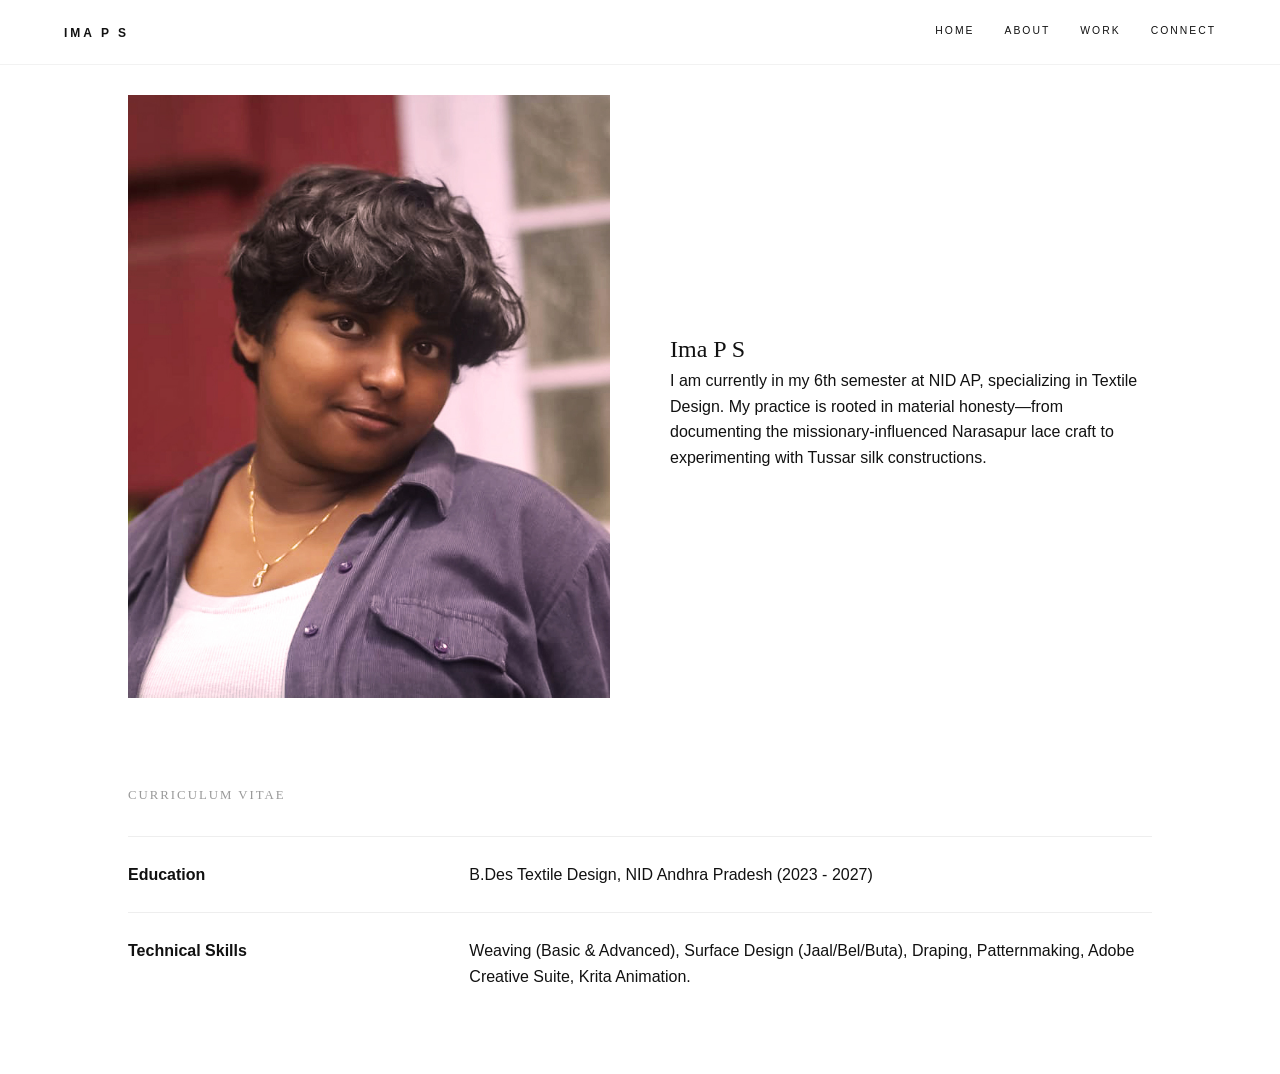
==== about.html @ 3912d0a5 "update1" ====
<!DOCTYPE html>
<html lang="en">
<head>
    <meta charset="UTF-8">
    <meta name="viewport" content="width=device-width, initial-scale=1.0">
    <title>About | Ima P S</title>
    <link rel="stylesheet" href="style.css">
</head>
<body>
   <nav>
    <div class="logo">
        <a href="index.html">Ima P S</a>
    </div>

    <div class="nav-links">
        <a href="index.html" class="nav-item">Home</a> 
        <a href="about.html" class="nav-item">About</a>
        <a href="work.html" class="nav-item">Work</a>
        <a href="connect.html" class="nav-item">Connect</a>
    </div>
</nav>

    <section class="about-section">
        <div class="about-grid">
            <div class="profile-frame">
                <img src="images/ima.jpg" alt="Ima P S Profile">
            </div>
            <div class="about-text">
                <h2>Ima P S</h2>
                <p>I am currently in my 6th semester at NID AP, specializing in Textile Design. My practice is rooted in material honesty—from documenting the missionary-influenced Narasapur lace craft to experimenting with Tussar silk constructions.</p>
            </div>
        </div>

        <div class="cv-container">
            <h3>Curriculum Vitae</h3>
            <div class="cv-row">
                <strong>Education</strong>
                <p>B.Des Textile Design, NID Andhra Pradesh (2023 - 2027)</p>
            </div>
            <div class="cv-row">
                <strong>Technical Skills</strong>
                <p>Weaving (Basic & Advanced), Surface Design (Jaal/Bel/Buta), Draping, Patternmaking, Adobe Creative Suite, Krita Animation.</p>
            </div>
        </div>
    </section>
</body>
</html>
---- style.css ----
:root { 
    --bg: #ffffff; 
    --text: #111111; 
    --accent: #999999; 
    --light: #f8f8f8; 
}

/* --- Global Reset --- */
* { margin: 0; padding: 0; box-sizing: border-box; }

body { 
    background: var(--bg); 
    color: var(--text); 
    font-family: 'Inter', sans-serif; 
    line-height: 1.6; 
}

h1, h2, h3 { font-family: 'Playfair Display', serif; font-weight: 400; }
a { text-decoration: none; color: inherit; transition: 0.3s; }

/* --- Navigation (Injiri Style) --- */
/* Navigation */
/* --- Slim Navigation --- */
nav {
    position: fixed; 
    top: 0; 
    width: 100%; 
    height: 65px; /* Reduced from 90px to make it slim */
    display: flex; 
    justify-content: space-between; 
    align-items: center;
    padding: 0 5%; 
    background: rgba(255, 255, 255, 0.85); 
    backdrop-filter: blur(10px); 
    z-index: 1000;
    border-bottom: 1px solid rgba(0,0,0,0.05); /* Very faint line for definition */
}

.logo a { 
    font-weight: 600; 
    text-transform: uppercase; 
    letter-spacing: 3px; 
    font-size: 0.75rem; /* Slightly smaller for the slim bar */
}

.nav-links {
    display: flex;
    gap: 30px; 
}

.nav-links a { 
    font-size: 0.65rem; /* Scaled down slightly */
    text-transform: uppercase; 
    letter-spacing: 2px; 
    padding-bottom: 2px;
}
/* This highlights the page you are currently on */
.nav-links a:hover, .nav-links a.active { 
    color: var(--accent); 
    border-bottom: 1px solid var(--accent); 
}
/* --- Standard Page Spacing --- */
/* This adds space to About, Work, and Connect so they don't hide under the Nav */
.about-section, .gallery-container, .contact-wrap {
    padding: 120px 10% 80px 10%;
}

/* --- Home Slideshow (Full Screen) --- */
.home-container {
    position: relative;
    height: 100vh; 
    width: 100%;
    overflow: hidden;
    z-index: 1;
}

.slideshow {
    position: absolute;
    top: 0; left: 0;
    width: 100%; height: 100%;
    z-index: 1;
}

.slide {
    position: absolute;
    top: 0; left: 0;
    width: 100%; height: 100%;
    opacity: 0;
    transition: opacity 1.5s ease-in-out; /* Smooth cross-fade */
}

.slide.active { opacity: 1; }

.slide img {
    width: 100%;
    height: 100%;
    object-fit: cover;
}

/* --- Home Content Overlay --- */
.home-overlay {
    position: relative;
    z-index: 10;
    height: 100%;
    display: flex;
    align-items: center;
    padding: 0 10%;
    background: rgba(0, 0, 0, 0.15); /* Darkens the image slightly for text clarity */
    color: #ffffff;
}

.home-content h1 {
    font-size: clamp(2.5rem, 6vw, 4.5rem);
    margin-bottom: 20px;
    text-shadow: 0 2px 15px rgba(0,0,0,0.3);
}

.journey-note {
    max-width: 600px;
    font-size: 1.1rem;
    color: rgba(255,255,255,0.9);
    line-height: 1.8;
}

/* --- About & CV --- */
.about-grid { 
    display: grid; 
    grid-template-columns: 1fr 1fr; 
    gap: 60px; 
    margin-bottom: 80px; 
    align-items: center; 
}

.profile-frame img { 
    width: 100%; 
    aspect-ratio: 4/5; 
    object-fit: cover; 
    background: var(--light); 
}

.cv-container h3 { 
    margin-bottom: 30px; 
    font-size: 0.8rem; 
    text-transform: uppercase; 
    letter-spacing: 2px; 
    color: var(--accent); 
}

.cv-row { 
    border-top: 1px solid #eee; 
    padding: 25px 0; 
    display: grid; 
    grid-template-columns: 1fr 2fr; 
}

/* --- Work Gallery (Safa Thasni Look) --- */
.project-grid { 
    display: grid; 
    grid-template-columns: repeat(auto-fill, minmax(300px, 1fr)); 
    gap: 50px 30px; 
}

.project-image { 
    width: 100%; 
    aspect-ratio: 3/4; 
    overflow: hidden; 
    background: var(--light); 
    margin-bottom: 15px; 
}

.project-image img { 
    width: 100%; height: 100%; 
    object-fit: cover; 
    filter: grayscale(100%); 
    transition: 0.8s cubic-bezier(0.16, 1, 0.3, 1); 
}

.project-card:hover img { 
    filter: grayscale(0%); 
    transform: scale(1.03); 
}

.project-info span { 
    font-size: 0.65rem; 
    text-transform: uppercase; 
    letter-spacing: 1.5px; 
    color: var(--accent); 
}

/* --- Contact Form --- */
.contact-form { 
    display: flex; 
    flex-direction: column; 
    gap: 30px; 
    max-width: 600px; 
    margin-top: 40px; 
}

.form-group { display: flex; flex-direction: column; border-bottom: 1px solid #ddd; }

.form-group label { 
    font-size: 0.6rem; 
    text-transform: uppercase; 
    letter-spacing: 2px; 
    color: var(--accent); 
    margin-bottom: 10px; 
}

.form-group input, .form-group textarea { 
    border: none; 
    outline: none; 
    padding-bottom: 10px; 
    font-size: 1.1rem; 
    background: transparent; 
}

.send-btn { 
    width: fit-content; 
    padding: 15px 45px; 
    background: #111; 
    color: #fff; 
    border: none; 
    cursor: pointer; 
    text-transform: uppercase; 
    letter-spacing: 2px; 
    font-size: 0.7rem; 
    margin-top: 20px;
}

/* --- Footer --- */
footer {
    padding: 60px 10%;
    text-align: center;
    font-size: 0.7rem;
    letter-spacing: 2px;
    text-transform: uppercase;
    color: var(--accent);
}

/* --- Mobile Fixes --- */
@media (max-width: 800px) {
    .about-grid, .cv-row { grid-template-columns: 1fr; gap: 20px; }
    nav { height: 70px; }
    .about-section, .gallery-container, .contact-wrap { padding-top: 100px; }
}
/* --- Adjusted Page Spacing --- */
.about-section, .gallery-container, .contact-wrap {
    padding: 95px 10% 60px 10%; /* Reduced from 120px to match the slim nav */
}
.home-overlay {
    height: 100vh;
    display: flex;
    align-items: center;
    padding: 0 10%;
}/* --- Project Detail Styles --- */
.project-detail-container {
    padding: 100px 10% 60px 10%;
}

.project-header {
    margin-bottom: 60px;
}

.back-link {
    font-size: 0.7rem;
    text-transform: uppercase;
    letter-spacing: 2px;
    color: var(--accent);
    display: block;
    margin-bottom: 20px;
}

.project-header h1 {
    font-size: 3rem;
    margin-bottom: 10px;
}

.project-subtitle {
    font-size: 0.9rem;
    color: var(--accent);
    text-transform: uppercase;
    letter-spacing: 1px;
}

/* Images & Text */
.project-content .large-image {
    width: 100%;
    margin-bottom: 40px;
}

.project-content .large-image img { width: 100%; height: auto; }

.project-description {
    max-width: 700px;
    margin-bottom: 60px;
    font-size: 1.1rem;
    line-height: 1.8;
}

.image-grid {
    display: grid;
    grid-template-columns: 1fr 1fr;
    gap: 30px;
    margin-bottom: 100px;
}

.image-grid img { width: 100%; }

/* Pagination (Next Project) */
.project-pagination {
    border-top: 1px solid #eee;
    padding-top: 60px;
    display: flex;
    justify-content: flex-end; /* Puts "Next" on the right */
}

.next-project {
    text-align: right;
    transition: 0.3s;
}

.next-project span {
    font-size: 0.7rem;
    text-transform: uppercase;
    letter-spacing: 2px;
    color: var(--accent);
}

.next-project h3 {
    font-size: 1.8rem;
    margin-top: 10px;
}

.next-project:hover {
    color: var(--accent);
}
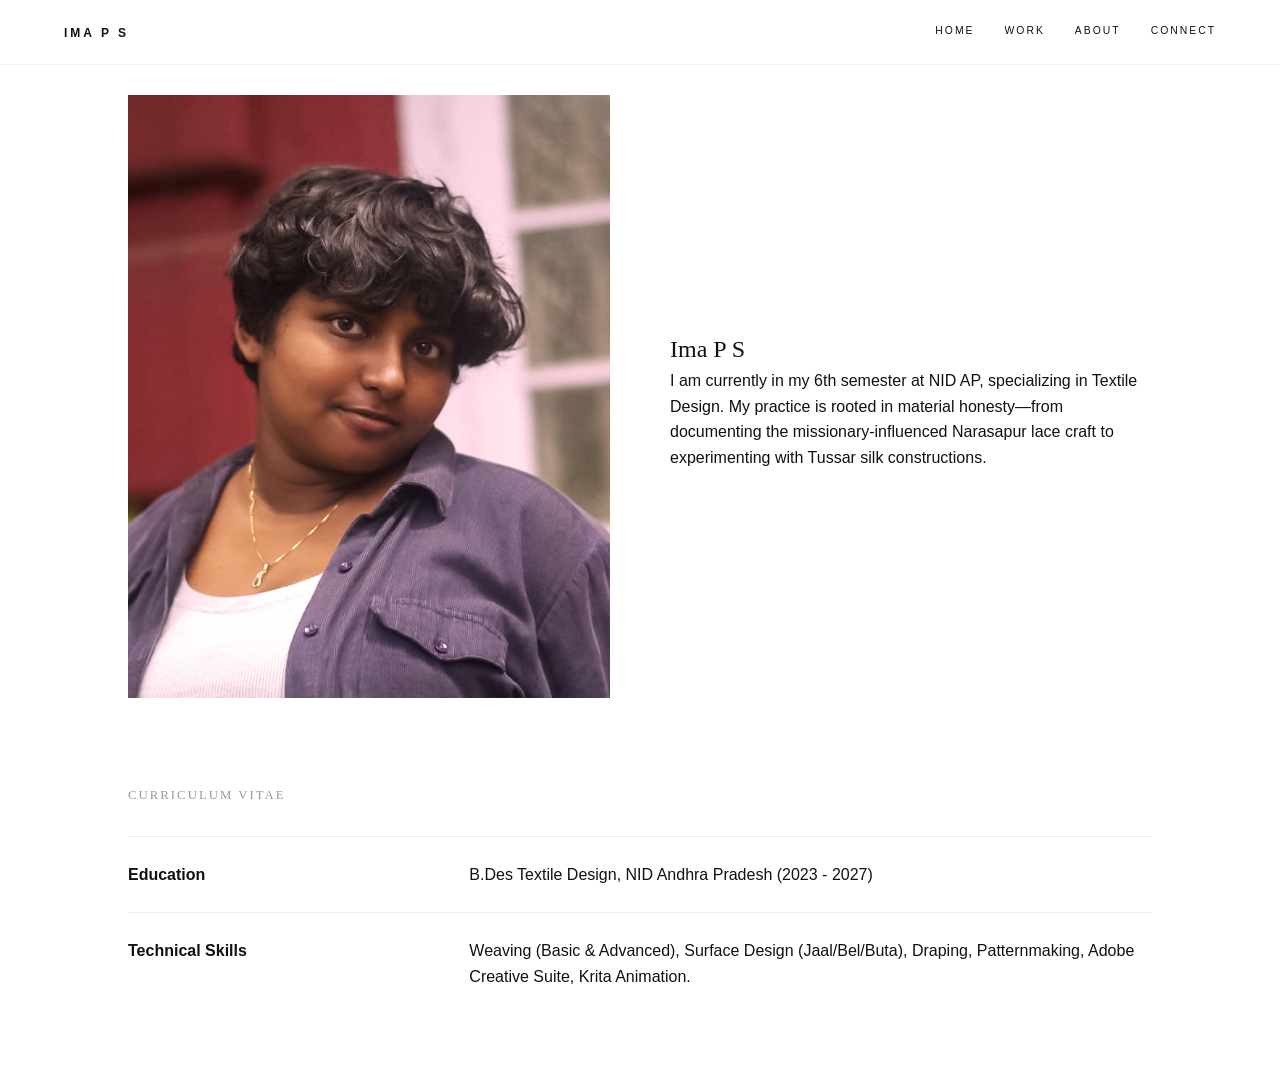
==== commit 6221cf22: "update 2" ====
--- a/about.html
+++ b/about.html
@@ -7,15 +7,15 @@
     <link rel="stylesheet" href="style.css">
 </head>
 <body>
-   <nav>
+  <nav>
     <div class="logo">
         <a href="index.html">Ima P S</a>
     </div>
 
     <div class="nav-links">
-        <a href="index.html" class="nav-item">Home</a> 
+        <a href="index.html" class="nav-item">Home</a>
+        <a href="work.html" class="nav-item">Work</a>
         <a href="about.html" class="nav-item">About</a>
-        <a href="work.html" class="nav-item">Work</a>
         <a href="connect.html" class="nav-item">Connect</a>
     </div>
 </nav>
--- a/style.css
+++ b/style.css
@@ -333,4 +333,97 @@
 
 .next-project:hover {
     color: var(--accent);
+}/* --- Featured Works on Home --- */
+.featured-works-home {
+    padding: 100px 10%;
+    background: var(--bg);
+}
+
+.featured-header {
+    margin-bottom: 60px;
+    text-align: center;
+}
+
+.featured-header h2 {
+    font-size: 2.5rem;
+    margin-bottom: 10px;
+}
+
+.featured-header p {
+    color: var(--accent);
+    font-size: 0.9rem;
+    letter-spacing: 1px;
+}
+
+.featured-grid-home {
+    display: grid;
+    grid-template-columns: repeat(3, 1fr); /* Exactly 3 spaces */
+    gap: 30px;
+    margin-bottom: 50px;
+}
+
+.featured-item {
+    display: block;
+    text-decoration: none;
+    color: inherit;
+}
+
+.featured-img {
+    width: 100%;
+    aspect-ratio: 4/5;
+    background: var(--light);
+    overflow: hidden;
+    margin-bottom: 20px;
+}
+
+.featured-img img {
+    width: 100%;
+    height: 100%;
+    object-fit: cover;
+    filter: grayscale(100%); /* Injiri/Safa Aesthetic */
+    transition: 0.6s cubic-bezier(0.16, 1, 0.3, 1);
+}
+
+.featured-item:hover .featured-img img {
+    filter: grayscale(0%);
+    transform: scale(1.05);
+}
+
+.featured-info span {
+    font-size: 0.65rem;
+    text-transform: uppercase;
+    letter-spacing: 2px;
+    color: var(--accent);
+}
+
+.featured-info h3 {
+    font-size: 1.2rem;
+    margin-top: 5px;
+}
+
+/* View All Button */
+.view-all-container {
+    text-align: center;
+    margin-top: 40px;
+}
+
+.view-all-btn {
+    font-size: 0.75rem;
+    text-transform: uppercase;
+    letter-spacing: 2px;
+    border-bottom: 1px solid var(--text);
+    padding-bottom: 5px;
+    transition: 0.3s;
+}
+
+.view-all-btn:hover {
+    color: var(--accent);
+    border-color: var(--accent);
+}
+
+/* Responsive */
+@media (max-width: 900px) {
+    .featured-grid-home {
+        grid-template-columns: 1fr; /* Stack vertically on mobile */
+    }
 }
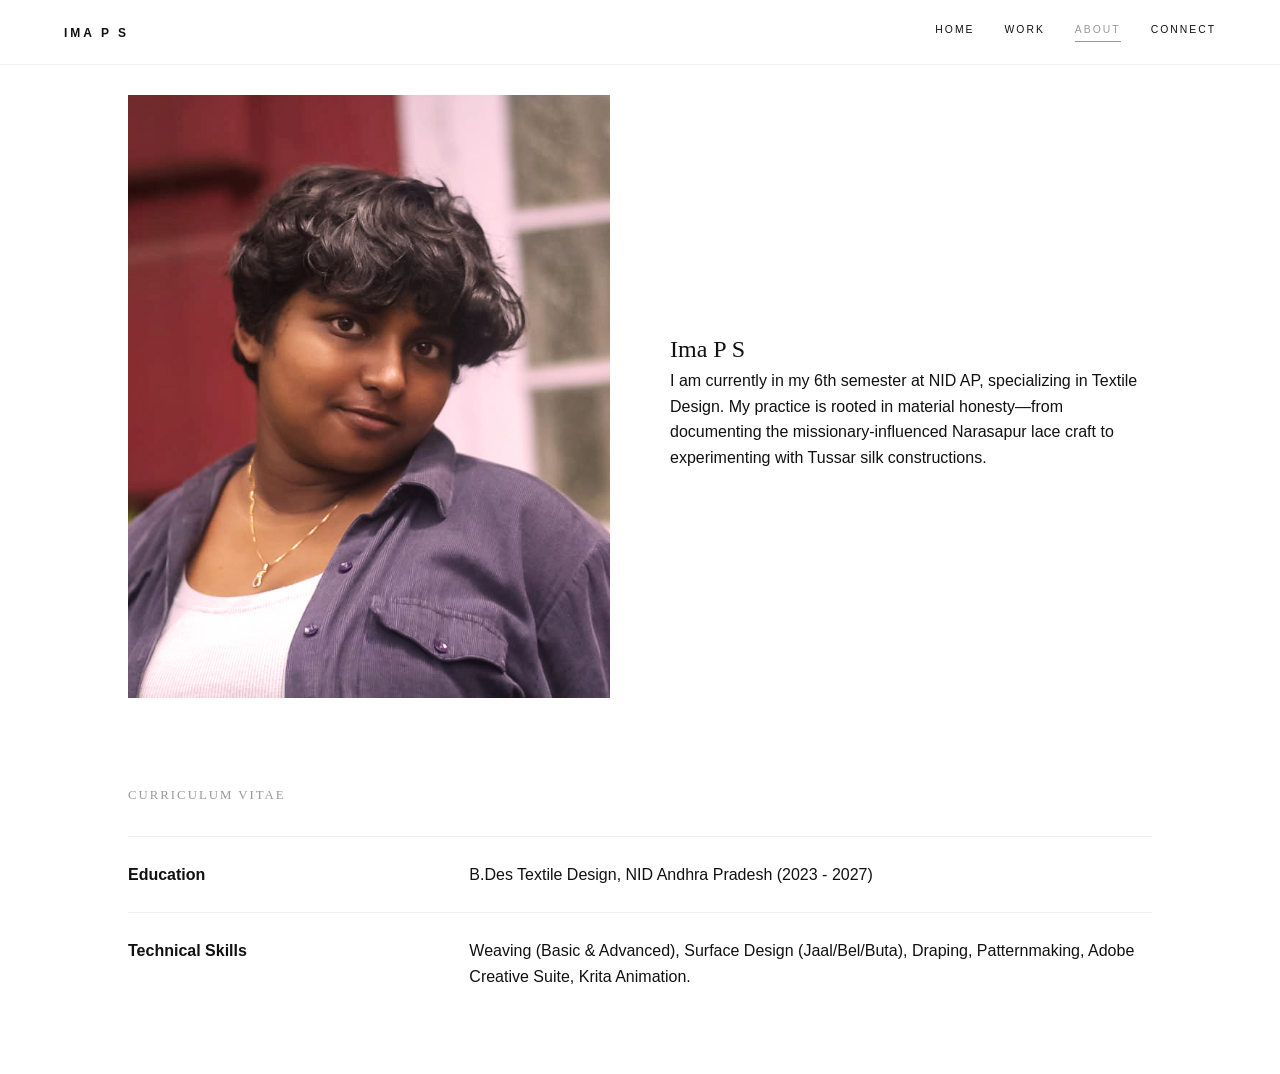
==== commit 9e45de6c: "major update" ====
--- a/about.html
+++ b/about.html
@@ -15,7 +15,7 @@
     <div class="nav-links">
         <a href="index.html" class="nav-item">Home</a>
         <a href="work.html" class="nav-item">Work</a>
-        <a href="about.html" class="nav-item">About</a>
+        <a href="about.html" class="nav-item active">About</a>
         <a href="connect.html" class="nav-item">Connect</a>
     </div>
 </nav>
--- a/style.css
+++ b/style.css
@@ -171,7 +171,7 @@
 .project-image img { 
     width: 100%; height: 100%; 
     object-fit: cover; 
-    filter: grayscale(100%); 
+    filter: grayscale(5%); 
     transition: 0.8s cubic-bezier(0.16, 1, 0.3, 1); 
 }
 
@@ -380,7 +380,7 @@
     width: 100%;
     height: 100%;
     object-fit: cover;
-    filter: grayscale(100%); /* Injiri/Safa Aesthetic */
+    filter: grayscale(10%); /* Injiri/Safa Aesthetic */
     transition: 0.6s cubic-bezier(0.16, 1, 0.3, 1);
 }
 
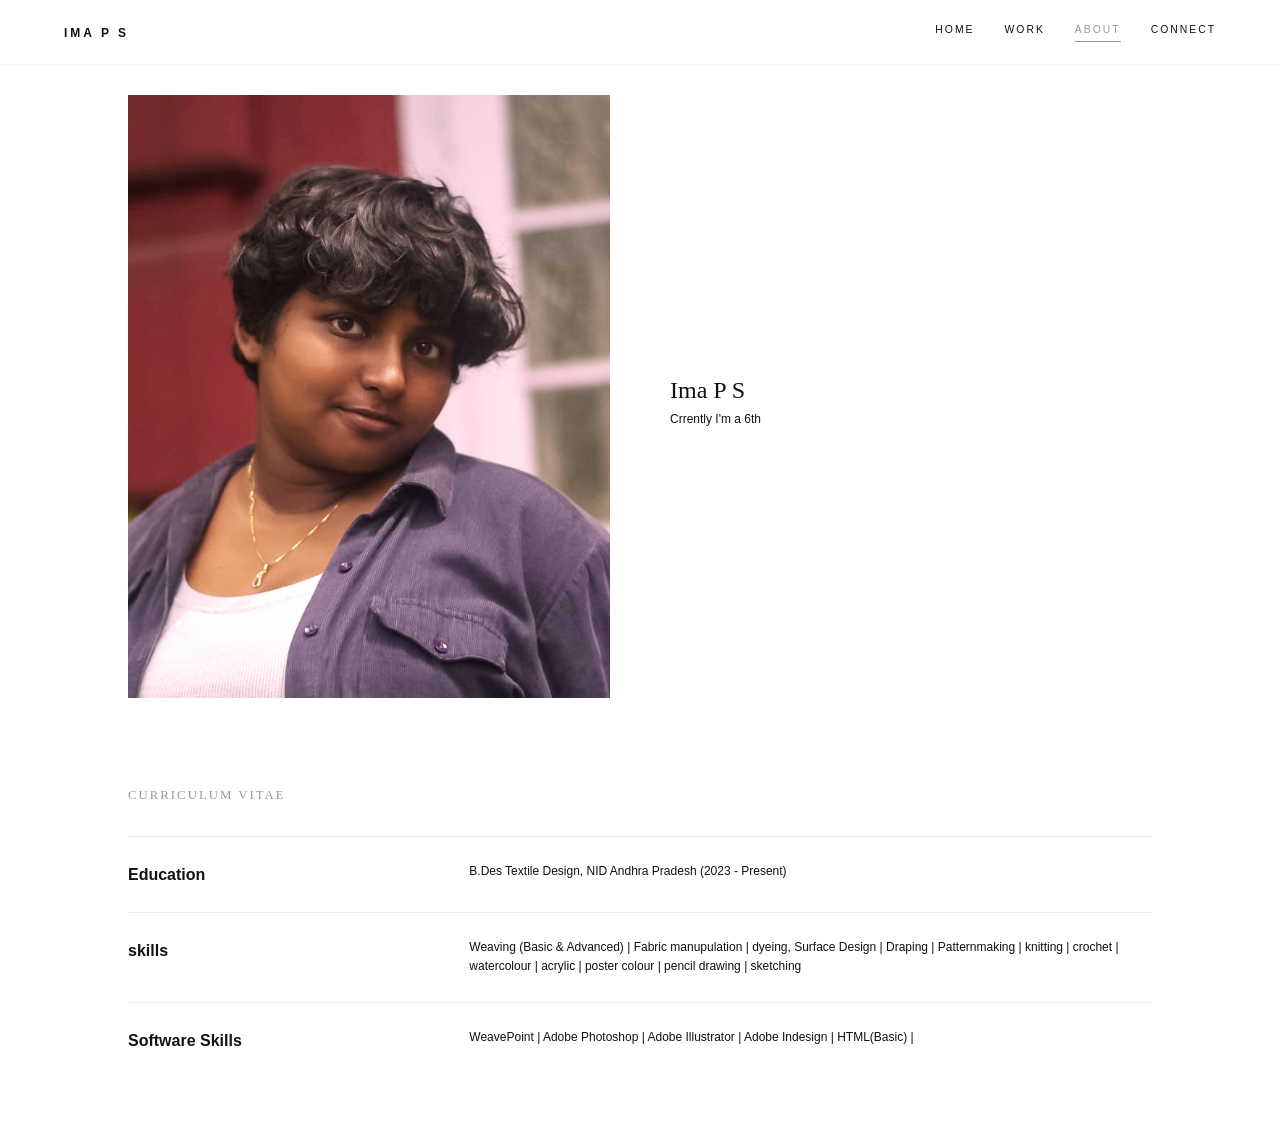
==== commit ddddab43: "update 24" ====
--- a/about.html
+++ b/about.html
@@ -27,7 +27,7 @@
             </div>
             <div class="about-text">
                 <h2>Ima P S</h2>
-                <p>I am currently in my 6th semester at NID AP, specializing in Textile Design. My practice is rooted in material honesty—from documenting the missionary-influenced Narasapur lace craft to experimenting with Tussar silk constructions.</p>
+                <p>Crrently I'm a 6th </p>
             </div>
         </div>
 
@@ -35,11 +35,17 @@
             <h3>Curriculum Vitae</h3>
             <div class="cv-row">
                 <strong>Education</strong>
-                <p>B.Des Textile Design, NID Andhra Pradesh (2023 - 2027)</p>
+                <p>B.Des Textile Design, NID Andhra Pradesh (2023 - Present)
+                </p>
+            </div>
+             <div class="cv-row">
+                <strong>skills</strong>
+                <p>Weaving (Basic & Advanced) | Fabric manupulation | dyeing, Surface Design | Draping | Patternmaking | knitting | crochet | watercolour | acrylic | poster colour | pencil drawing | sketching 
             </div>
             <div class="cv-row">
-                <strong>Technical Skills</strong>
-                <p>Weaving (Basic & Advanced), Surface Design (Jaal/Bel/Buta), Draping, Patternmaking, Adobe Creative Suite, Krita Animation.</p>
+                <strong>Software Skills </strong>
+                <p>WeavePoint | Adobe Photoshop | Adobe Illustrator | Adobe Indesign | HTML(Basic) |
+                </p>
             </div>
         </div>
     </section>
--- a/style.css
+++ b/style.css
@@ -16,6 +16,7 @@
 }
 
 h1, h2, h3 { font-family: 'Playfair Display', serif; font-weight: 400; }
+p {font-size: 0.75rem; /* smaller */}
 a { text-decoration: none; color: inherit; transition: 0.3s; }
 
 /* --- Navigation (Injiri Style) --- */
@@ -110,14 +111,14 @@
 }
 
 .home-content h1 {
-    font-size: clamp(2.5rem, 6vw, 4.5rem);
+    font-size: clamp(1.8rem, 3.5vw, 3rem);
     margin-bottom: 20px;
     text-shadow: 0 2px 15px rgba(0,0,0,0.3);
 }
 
 .journey-note {
-    max-width: 600px;
-    font-size: 1.1rem;
+    max-width: 500px;
+    font-size: 0.95rem;
     color: rgba(255,255,255,0.9);
     line-height: 1.8;
 }
@@ -156,7 +157,7 @@
 /* --- Work Gallery (Safa Thasni Look) --- */
 .project-grid { 
     display: grid; 
-    grid-template-columns: repeat(auto-fill, minmax(300px, 1fr)); 
+    grid-template-columns: repeat(3, 1fr);
     gap: 50px 30px; 
 }
 
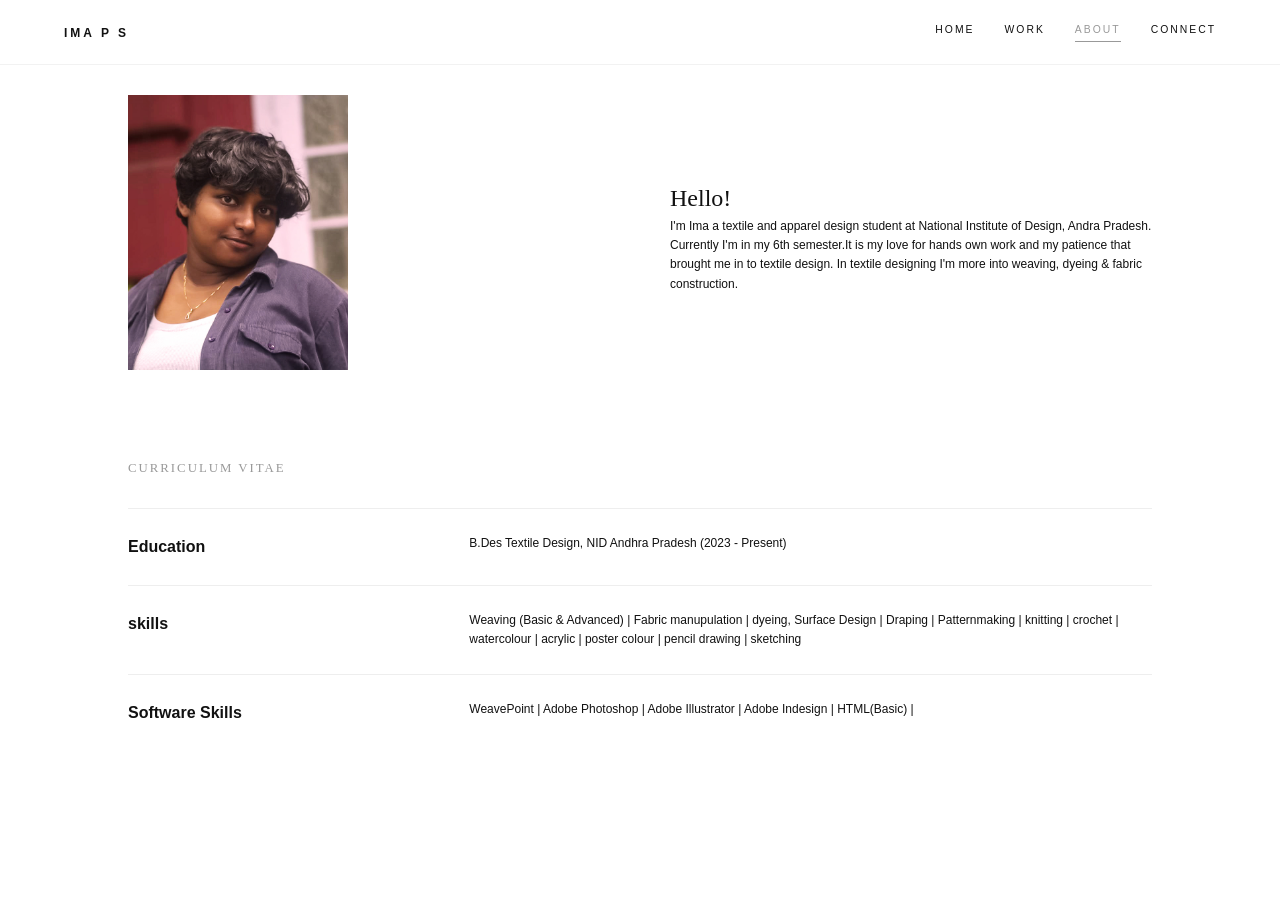
==== commit 550b3aa4: "update 26" ====
--- a/about.html
+++ b/about.html
@@ -23,11 +23,12 @@
     <section class="about-section">
         <div class="about-grid">
             <div class="profile-frame">
-                <img src="images/ima.jpg" alt="Ima P S Profile">
+                <img src="images/ima.jpg" alt="Ima P S Profile" scale="0.1%">
             </div>
             <div class="about-text">
-                <h2>Ima P S</h2>
-                <p>Crrently I'm a 6th </p>
+                <h2>Hello!</h2>
+                <p>I'm Ima a textile and apparel design student at National Institute of Design, Andra Pradesh. Currently I'm in my 6th semester.It is my love for hands own work and my patience that brought me in to textile design.
+In textile designing I'm more into weaving, dyeing & fabric construction.</p>
             </div>
         </div>
 
--- a/style.css
+++ b/style.css
@@ -133,7 +133,7 @@
 }
 
 .profile-frame img { 
-    width: 100%; 
+    width: 220px; 
     aspect-ratio: 4/5; 
     object-fit: cover; 
     background: var(--light); 
@@ -427,4 +427,79 @@
     .featured-grid-home {
         grid-template-columns: 1fr; /* Stack vertically on mobile */
     }
+}.contact-details {
+    display: flex;
+    gap: 2rem;
+    flex-wrap: wrap;
+    margin-bottom: 2.5rem;
+}
+
+.contact-link {
+    display: flex;
+    align-items: center;
+    gap: 0.5rem;
+    text-decoration: none;
+    color: inherit;
+    font-size: 0.95rem;
+    border-bottom: 1px solid currentColor;
+    padding-bottom: 2px;
+    transition: opacity 0.2s;
+}
+
+.contact-link:hover {
+    opacity: 0.5;
+}
+
+.contact-icon {
+    font-size: 1rem;
+    line-height: 1;
+}.contact-layout {
+    display: flex;
+    gap: 5rem;
+    align-items: flex-start;
+}
+
+.contact-form {
+    flex: 2;
+}
+
+.contact-details {
+    flex: 1;
+    display: flex;
+    flex-direction: column;
+    gap: 1.2rem;
+    padding-top: 0.5rem;
+}
+
+.contact-details-title {
+    font-size: 0.75rem;
+    letter-spacing: 0.1em;
+    text-transform: uppercase;
+    opacity: 0.5;
+    margin: 0;
+}
+
+.contact-link {
+    display: flex;
+    align-items: center;
+    gap: 0.6rem;
+    text-decoration: none;
+    color: inherit;
+    font-size: 0.95rem;
+    border-bottom: 1px solid currentColor;
+    padding-bottom: 3px;
+    width: fit-content;
+    transition: opacity 0.2s;
+}
+
+.contact-link:hover {
+    opacity: 0.5;
+}
+
+/* Stack on mobile */
+@media (max-width: 640px) {
+    .contact-layout {
+        flex-direction: column;
+        gap: 2.5rem;
+    }
 }
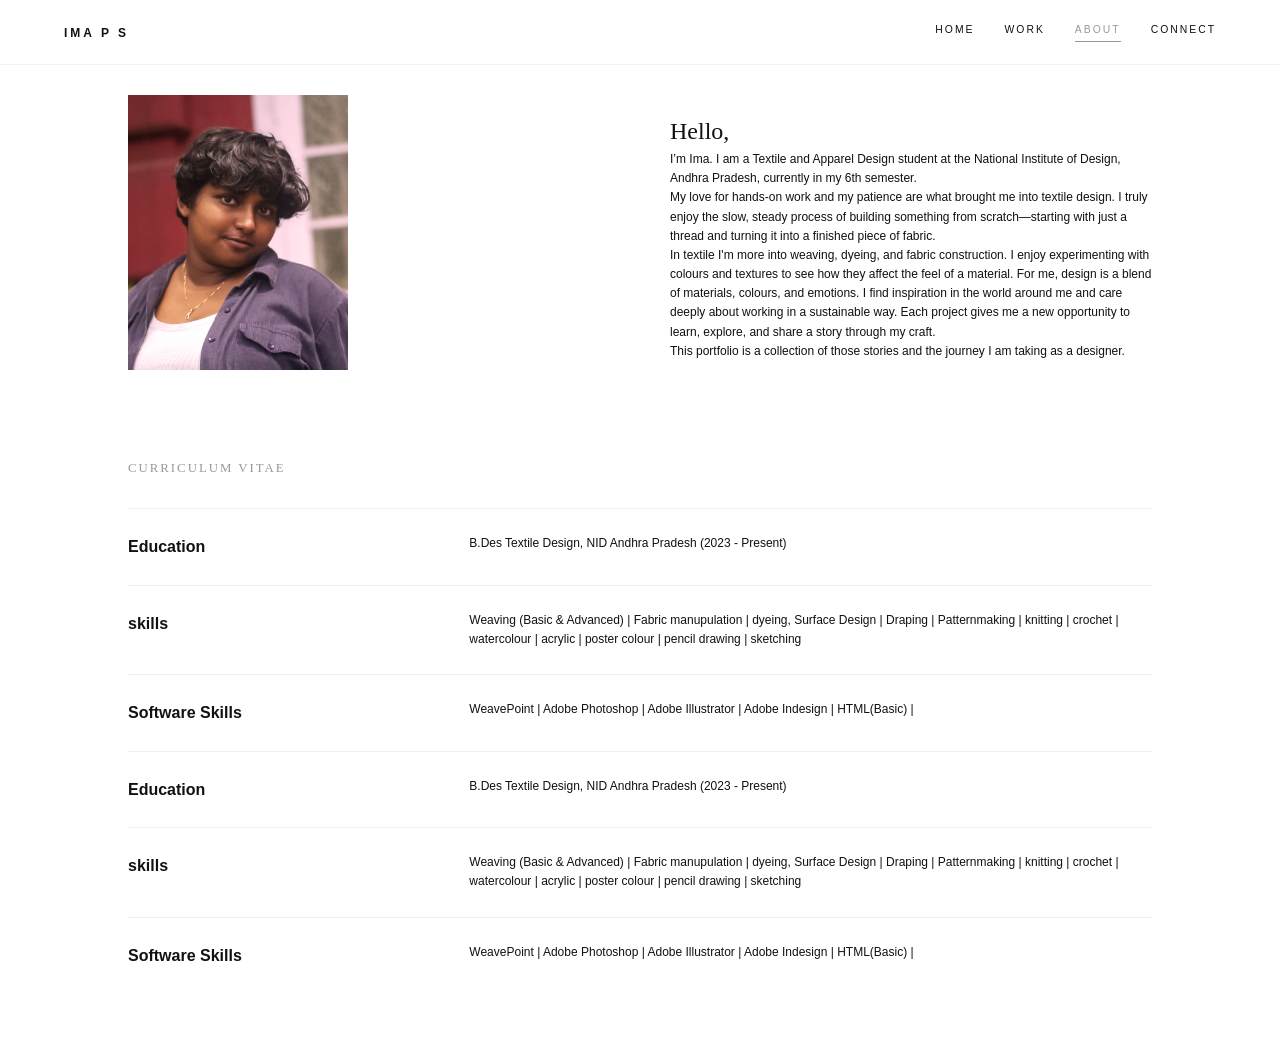
==== commit 03ff5c0e: "update 26" ====
--- a/about.html
+++ b/about.html
@@ -23,12 +23,14 @@
     <section class="about-section">
         <div class="about-grid">
             <div class="profile-frame">
-                <img src="images/ima.jpg" alt="Ima P S Profile" scale="0.1%">
+                <img src="images/ima.jpg" alt="Ima P S Profile">
             </div>
             <div class="about-text">
-                <h2>Hello!</h2>
-                <p>I'm Ima a textile and apparel design student at National Institute of Design, Andra Pradesh. Currently I'm in my 6th semester.It is my love for hands own work and my patience that brought me in to textile design.
-In textile designing I'm more into weaving, dyeing & fabric construction.</p>
+                <h2>Hello,</h2>
+                <p>I’m Ima. I am a Textile and Apparel Design student at the National Institute of Design, Andhra Pradesh, currently in my 6th semester.</p>
+                <p> My love for hands-on work and my patience are what brought me into textile design. I truly enjoy the slow, steady process of building something from scratch—starting with just a thread and turning it into a finished piece of fabric.</p>
+                <p>In textile I'm more into weaving, dyeing, and fabric construction. I enjoy experimenting with colours and textures to see how they affect the feel of a material. For me, design is a blend of materials, colours, and emotions. I find inspiration in the world around me and care deeply about working in a sustainable way. Each project gives me a new opportunity to learn, explore, and share a story through my craft.</p>
+                <p>This portfolio is a collection of those stories and the journey I am taking as a designer.</p>
             </div>
         </div>
 
@@ -48,6 +50,23 @@
                 <p>WeavePoint | Adobe Photoshop | Adobe Illustrator | Adobe Indesign | HTML(Basic) |
                 </p>
             </div>
+              <div class="cv-row">
+                <strong>Education</strong>
+                <p>B.Des Textile Design, NID Andhra Pradesh (2023 - Present)
+                </p>
+            </div>
+             <div class="cv-row">
+                <strong>skills</strong>
+                <p>Weaving (Basic & Advanced) | Fabric manupulation | dyeing, Surface Design | Draping | Patternmaking | knitting | crochet | watercolour | acrylic | poster colour | pencil drawing | sketching 
+            </div>
+            <div class="cv-row">
+                <strong>Software Skills </strong>
+                <p>WeavePoint | Adobe Photoshop | Adobe Illustrator | Adobe Indesign | HTML(Basic) |
+                </p>
+            </div>
+
+
+            
         </div>
     </section>
 </body>
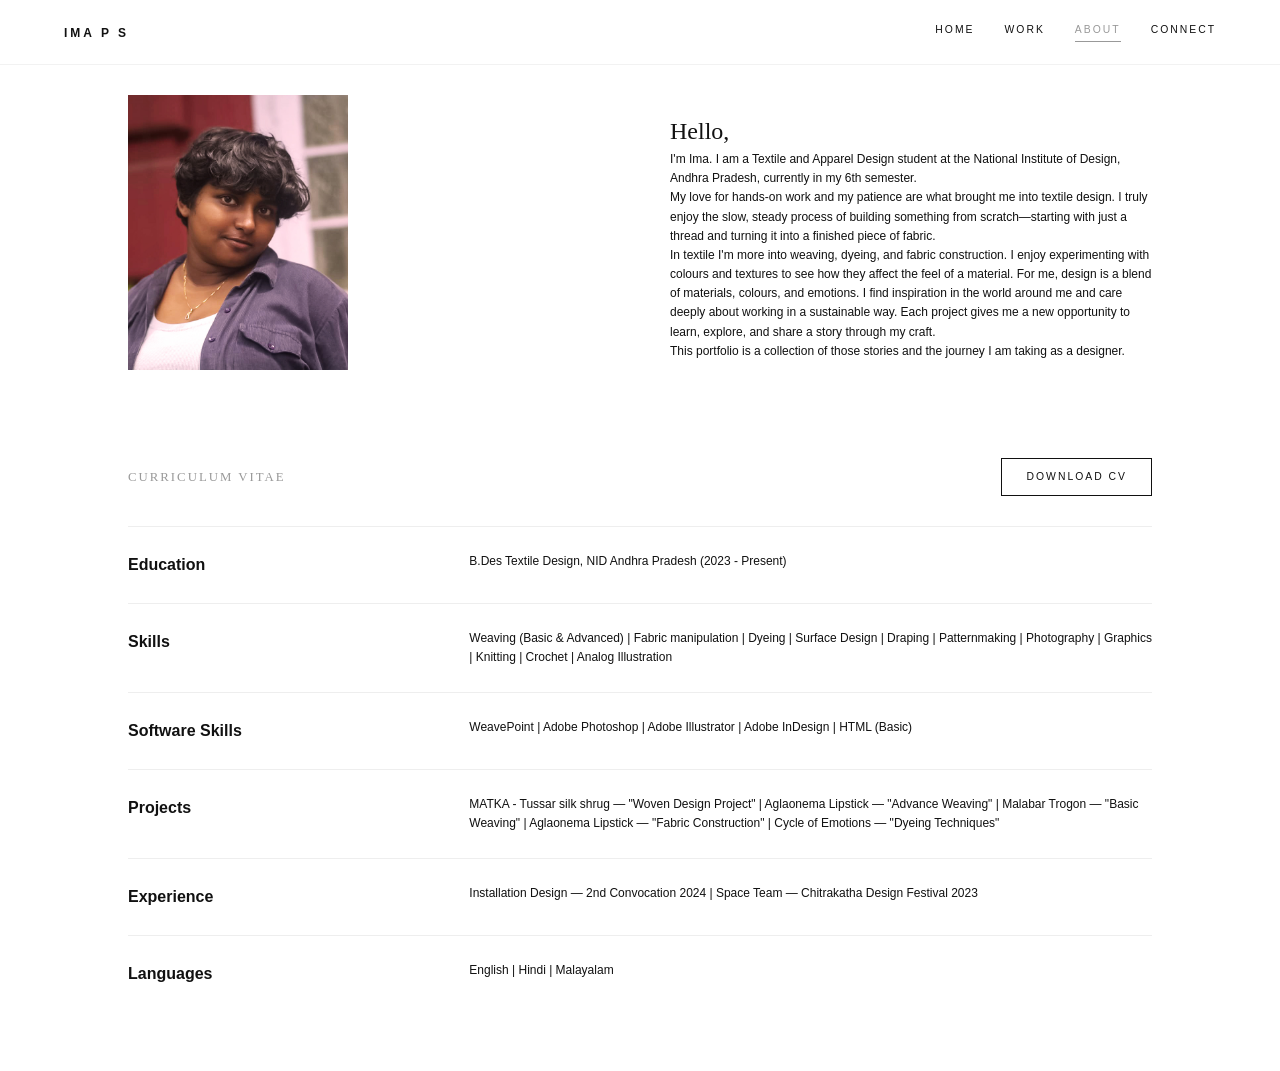
==== commit 3aeea7c4: "update 27" ====
--- a/about.html
+++ b/about.html
@@ -27,46 +27,45 @@
             </div>
             <div class="about-text">
                 <h2>Hello,</h2>
-                <p>I’m Ima. I am a Textile and Apparel Design student at the National Institute of Design, Andhra Pradesh, currently in my 6th semester.</p>
-                <p> My love for hands-on work and my patience are what brought me into textile design. I truly enjoy the slow, steady process of building something from scratch—starting with just a thread and turning it into a finished piece of fabric.</p>
+                <p>I'm Ima. I am a Textile and Apparel Design student at the National Institute of Design, Andhra Pradesh, currently in my 6th semester.</p>
+                <p>My love for hands-on work and my patience are what brought me into textile design. I truly enjoy the slow, steady process of building something from scratch—starting with just a thread and turning it into a finished piece of fabric.</p>
                 <p>In textile I'm more into weaving, dyeing, and fabric construction. I enjoy experimenting with colours and textures to see how they affect the feel of a material. For me, design is a blend of materials, colours, and emotions. I find inspiration in the world around me and care deeply about working in a sustainable way. Each project gives me a new opportunity to learn, explore, and share a story through my craft.</p>
                 <p>This portfolio is a collection of those stories and the journey I am taking as a designer.</p>
             </div>
         </div>
 
         <div class="cv-container">
-            <h3>Curriculum Vitae</h3>
+            <div class="cv-header-row">
+                <h3>Curriculum Vitae</h3>
+                <a href="Files/ima p s CV.pdf" download="Ima_PS_CV.pdf" class="cv-download-btn">
+                    Download CV
+                </a>
+            </div>
+
             <div class="cv-row">
                 <strong>Education</strong>
-                <p>B.Des Textile Design, NID Andhra Pradesh (2023 - Present)
-                </p>
-            </div>
-             <div class="cv-row">
-                <strong>skills</strong>
-                <p>Weaving (Basic & Advanced) | Fabric manupulation | dyeing, Surface Design | Draping | Patternmaking | knitting | crochet | watercolour | acrylic | poster colour | pencil drawing | sketching 
+                <p>B.Des Textile Design, NID Andhra Pradesh (2023 - Present)</p>
             </div>
             <div class="cv-row">
-                <strong>Software Skills </strong>
-                <p>WeavePoint | Adobe Photoshop | Adobe Illustrator | Adobe Indesign | HTML(Basic) |
-                </p>
-            </div>
-              <div class="cv-row">
-                <strong>Education</strong>
-                <p>B.Des Textile Design, NID Andhra Pradesh (2023 - Present)
-                </p>
-            </div>
-             <div class="cv-row">
-                <strong>skills</strong>
-                <p>Weaving (Basic & Advanced) | Fabric manupulation | dyeing, Surface Design | Draping | Patternmaking | knitting | crochet | watercolour | acrylic | poster colour | pencil drawing | sketching 
+                <strong>Skills</strong>
+                <p>Weaving (Basic & Advanced) | Fabric manipulation | Dyeing | Surface Design | Draping | Patternmaking | Photography | Graphics | Knitting | Crochet | Analog Illustration </p>
             </div>
             <div class="cv-row">
-                <strong>Software Skills </strong>
-                <p>WeavePoint | Adobe Photoshop | Adobe Illustrator | Adobe Indesign | HTML(Basic) |
-                </p>
+                <strong>Software Skills</strong>
+                <p>WeavePoint | Adobe Photoshop | Adobe Illustrator | Adobe InDesign | HTML (Basic)</p>
             </div>
-
-
-            
+            <div class="cv-row">
+                <strong>Projects</strong>
+                <p>MATKA - Tussar silk shrug — "Woven Design Project" | Aglaonema Lipstick — "Advance Weaving" | Malabar Trogon — "Basic Weaving" | Aglaonema Lipstick — "Fabric Construction" | Cycle of Emotions — "Dyeing Techniques"</p>
+            </div>
+            <div class="cv-row">
+                <strong>Experience</strong>
+                <p>Installation Design — 2nd Convocation 2024 | Space Team — Chitrakatha Design Festival 2023</p>
+            </div>
+            <div class="cv-row">
+                <strong>Languages</strong>
+                <p>English | Hindi | Malayalam</p>
+            </div>
         </div>
     </section>
 </body>
--- a/style.css
+++ b/style.css
@@ -502,4 +502,30 @@
         flex-direction: column;
         gap: 2.5rem;
     }
+}/* --- CV Header Row with Download Button --- */
+.cv-header-row {
+    display: flex;
+    align-items: center;
+    justify-content: space-between;
+    margin-bottom: 30px;
+}
+
+.cv-header-row h3 {
+    margin-bottom: 0; /* override the existing h3 margin */
+}
+
+.cv-download-btn {
+    font-size: 0.65rem;
+    text-transform: uppercase;
+    letter-spacing: 2px;
+    padding: 10px 24px;
+    border: 1px solid var(--text);
+    color: var(--text);
+    text-decoration: none;
+    transition: 0.3s;
+}
+
+.cv-download-btn:hover {
+    background: var(--text);
+    color: var(--bg);
 }
